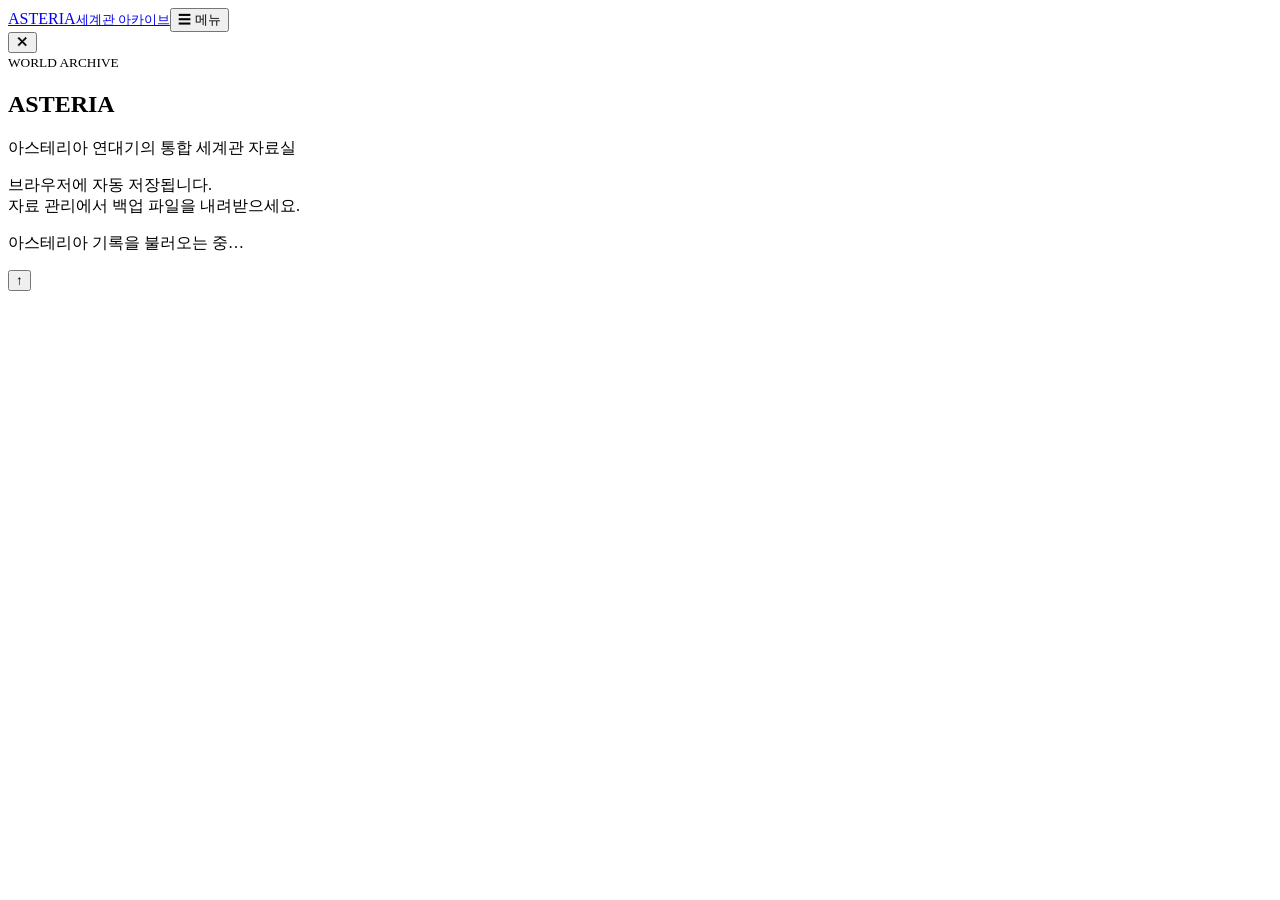
==== index.html @ 808f2844 "Add files via upload" ====
<!doctype html><html lang="ko"><head><meta name="theme-color" content="#101824"><meta name="apple-mobile-web-app-capable" content="yes"><meta name="apple-mobile-web-app-status-bar-style" content="black-translucent"><meta name="description" content="아스테리아 연대기 세계관 아카이브 · 인물·국가·신·몬스터 도감"><link rel="manifest" href="manifest.webmanifest"><link rel="icon" type="image/png" sizes="192x192" href="assets/icons/icon-192.png"><meta charset="utf-8"><meta name="viewport" content="width=device-width,initial-scale=1"><title>아스테리아 연대기 · 세계관 아카이브</title><link rel="stylesheet" href="assets/css/style.css"></head><body><div class="mobile-bar"><a class="mobile-logo" href="#home" id="mobileHome" aria-label="아스테리아 홈">ASTERIA<small>세계관 아카이브</small></a><button type="button" id="navToggle" class="nav-toggle" aria-controls="nav" aria-expanded="false">☰ 메뉴</button></div><div class="mobile-scrim" id="navScrim" hidden></div><div class="app"><aside class="sidebar"><button type="button" id="navClose" class="mobile-nav-close" aria-label="메뉴 닫기">✕</button><div class="brand"><small>WORLD ARCHIVE</small><h1>ASTERIA</h1><p>아스테리아 연대기의 통합 세계관 자료실</p></div><nav id="nav" class="nav"></nav><div class="sidebar-foot">브라우저에 자동 저장됩니다.<br>자료 관리에서 백업 파일을 내려받으세요.</div></aside><main id="main"><p class="content-loading">아스테리아 기록을 불러오는 중…</p></main></div><dialog id="editor"></dialog><input type="file" id="godImageFile" accept="image/*" style="display:none">
<input id="charImageFile" type="file" accept="image/*" hidden><input id="mapImageFile" type="file" accept="image/*" hidden><input id="restoreFile" type="file" accept="application/json,.json" hidden><div id="flash" class="flash hide"></div><button type="button" class="floating-top" id="backToTop" aria-label="맨 위로 이동" title="맨 위로">↑</button><script src="assets/js/app.js"></script><script src="assets/js/mobile.js"></script></body></html>
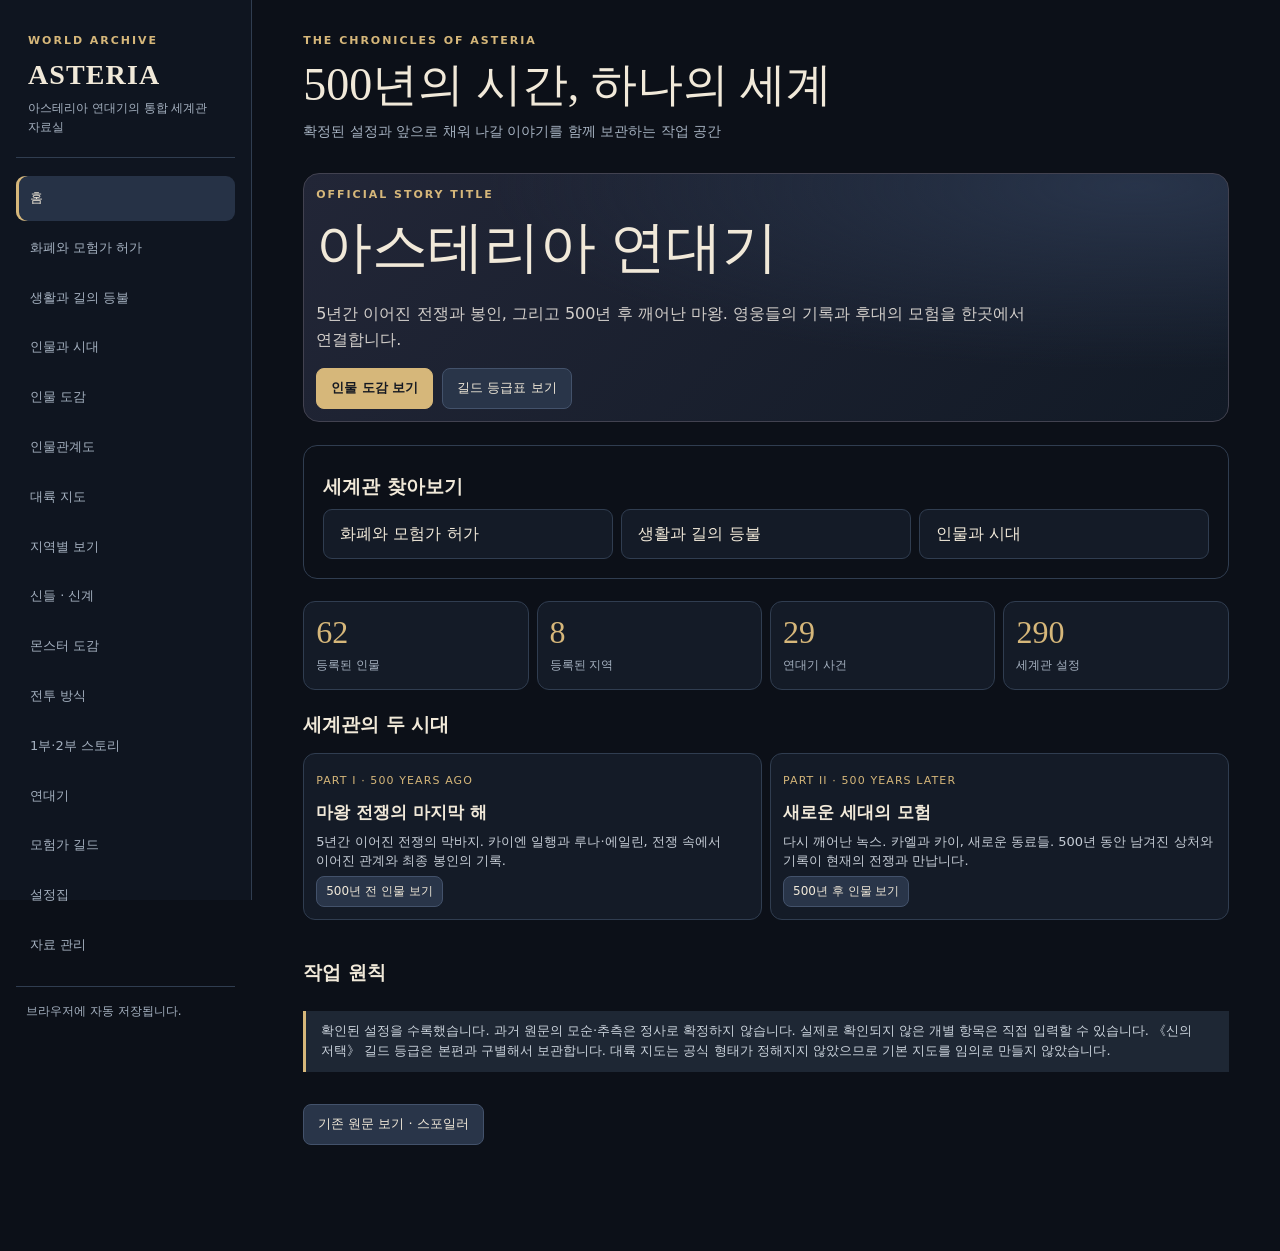
==== commit 62d5ae38: "독자용 세계관 목차, 생활 제도와 인물 설정 반영" ====
--- a/index.html
+++ b/index.html
@@ -1,2 +1,2 @@
-<!doctype html><html lang="ko"><head><meta name="theme-color" content="#101824"><meta name="apple-mobile-web-app-capable" content="yes"><meta name="apple-mobile-web-app-status-bar-style" content="black-translucent"><meta name="description" content="아스테리아 연대기 세계관 아카이브 · 인물·국가·신·몬스터 도감"><link rel="manifest" href="manifest.webmanifest"><link rel="icon" type="image/png" sizes="192x192" href="assets/icons/icon-192.png"><meta charset="utf-8"><meta name="viewport" content="width=device-width,initial-scale=1"><title>아스테리아 연대기 · 세계관 아카이브</title><link rel="stylesheet" href="assets/css/style.css"></head><body><div class="mobile-bar"><a class="mobile-logo" href="#home" id="mobileHome" aria-label="아스테리아 홈">ASTERIA<small>세계관 아카이브</small></a><button type="button" id="navToggle" class="nav-toggle" aria-controls="nav" aria-expanded="false">☰ 메뉴</button></div><div class="mobile-scrim" id="navScrim" hidden></div><div class="app"><aside class="sidebar"><button type="button" id="navClose" class="mobile-nav-close" aria-label="메뉴 닫기">✕</button><div class="brand"><small>WORLD ARCHIVE</small><h1>ASTERIA</h1><p>아스테리아 연대기의 통합 세계관 자료실</p></div><nav id="nav" class="nav"></nav><div class="sidebar-foot">브라우저에 자동 저장됩니다.<br>자료 관리에서 백업 파일을 내려받으세요.</div></aside><main id="main"><p class="content-loading">아스테리아 기록을 불러오는 중…</p></main></div><dialog id="editor"></dialog><input type="file" id="godImageFile" accept="image/*" style="display:none">
-<input id="charImageFile" type="file" accept="image/*" hidden><input id="mapImageFile" type="file" accept="image/*" hidden><input id="restoreFile" type="file" accept="application/json,.json" hidden><div id="flash" class="flash hide"></div><button type="button" class="floating-top" id="backToTop" aria-label="맨 위로 이동" title="맨 위로">↑</button><script src="assets/js/app.js"></script><script src="assets/js/mobile.js"></script></body></html>
+<!doctype html><html lang="ko"><head><meta name="theme-color" content="#101824"><meta name="apple-mobile-web-app-capable" content="yes"><meta name="apple-mobile-web-app-status-bar-style" content="black-translucent"><meta name="description" content="아스테리아 연대기 세계관 아카이브 · 인물·국가·신·몬스터 도감"><link rel="manifest" href="manifest.webmanifest"><link rel="icon" type="image/png" sizes="192x192" href="assets/icons/icon-192.png"><meta charset="utf-8"><meta name="viewport" content="width=device-width,initial-scale=1"><title>아스테리아 연대기 · 세계관 아카이브</title><link rel="stylesheet" href="assets/css/style.css"><link rel="stylesheet" href="assets/css/chronicle-guide.css"></head><body><div class="mobile-bar"><a class="mobile-logo" href="#home" id="mobileHome" aria-label="아스테리아 홈">ASTERIA<small>세계관 아카이브</small></a><button type="button" id="navToggle" class="nav-toggle" aria-controls="nav" aria-expanded="false">☰ 메뉴</button></div><div class="mobile-scrim" id="navScrim" hidden></div><div class="app"><aside class="sidebar"><button type="button" id="navClose" class="mobile-nav-close" aria-label="메뉴 닫기">✕</button><div class="brand"><small>WORLD ARCHIVE</small><h1>ASTERIA</h1><p>아스테리아 연대기의 통합 세계관 자료실</p></div><nav id="nav" class="nav"></nav><div class="sidebar-foot">브라우저에 자동 저장됩니다.<br>자료 관리에서 백업 파일을 내려받으세요.</div></aside><main id="main"><p class="content-loading">아스테리아 기록을 불러오는 중…</p></main></div><dialog id="editor"></dialog><input type="file" id="godImageFile" accept="image/*" style="display:none">
+<input id="charImageFile" type="file" accept="image/*" hidden><input id="mapImageFile" type="file" accept="image/*" hidden><input id="restoreFile" type="file" accept="application/json,.json" hidden><div id="flash" class="flash hide"></div><button type="button" class="floating-top" id="backToTop" aria-label="맨 위로 이동" title="맨 위로">↑</button><script src="assets/js/app.js"></script><script src="assets/js/chronicle-guide.js"></script><script src="assets/js/mobile.js"></script></body></html>
--- a/assets/css/style.css
+++ b/assets/css/style.css
@@ -0,0 +1,152 @@
+
+:root{--bg:#0c1018;--panel:#141b27;--panel2:#192333;--line:#303d50;--ink:#f1e9d9;--muted:#a5b1c0;--gold:#d6b77a;--blue:#8eafd9;--danger:#eab0aa}*{box-sizing:border-box}body{margin:0;background:var(--bg);color:var(--ink);font-family:Inter,Pretendard,'Noto Sans KR',system-ui,sans-serif;line-height:1.6}button,input,textarea,select{font:inherit}button{cursor:pointer}button:focus-visible,input:focus-visible,textarea:focus-visible,select:focus-visible{outline:2px solid var(--gold);outline-offset:2px}.app{display:grid;grid-template-columns:252px minmax(0,1fr);min-height:100vh}.sidebar{position:sticky;top:0;height:100vh;border-right:1px solid var(--line);background:#0f1520;padding:28px 16px;display:flex;flex-direction:column;gap:18px}.brand{padding:10px 12px 20px;border-bottom:1px solid var(--line)}.brand small,.eyebrow{display:block;color:var(--gold);letter-spacing:.18em;font-size:11px;font-weight:700}.brand h1{font:700 28px/1.25 Georgia,serif;letter-spacing:.04em;margin:8px 0}.brand p{color:var(--muted);font-size:12px;margin:0}.nav{display:grid;gap:5px}.nav button{border:0;border-radius:9px;background:transparent;color:var(--muted);text-align:left;padding:12px 14px}.nav button:hover,.nav button.active{color:var(--ink);background:#263246}.nav button.active{box-shadow:inset 3px 0 var(--gold)}.sidebar-foot{margin-top:auto;color:var(--muted);font-size:12px;padding:15px 10px;border-top:1px solid var(--line)}main{padding:38px clamp(20px,4vw,66px) 90px;min-width:0;max-width:1700px;width:100%;margin:auto}.top{display:flex;justify-content:space-between;align-items:flex-start;gap:20px;margin-bottom:30px}.top h2{font:500 clamp(30px,4vw,46px)/1.23 Georgia,'Noto Serif KR',serif;margin:8px 0 8px}.top p{color:var(--muted);margin:0;font-size:14px}.actions,.tools{display:flex;flex-wrap:wrap;align-items:center;gap:9px}.btn{background:#293549;border:1px solid #43526b;color:var(--ink);border-radius:8px;padding:9px 14px;font-size:13px}.btn:hover{border-color:var(--gold)}.btn.primary{background:var(--gold);border-color:var(--gold);color:#151922;font-weight:750}.btn.danger{color:var(--danger);border-color:#83575a}.btn.small{padding:5px 9px;font-size:12px}.hero{padding:clamp(25px,4vw,55px);border:1px solid #424250;border-radius:16px;background:radial-gradient(ellipse at 90% 5%,#28344a,transparent 55%),linear-gradient(135deg,#222637,#121a26);margin-bottom:24px}.hero h3{font:500 clamp(30px,4.5vw,56px)/1.34 Georgia,'Noto Serif KR',serif;max-width:820px;margin:15px 0}.hero p{color:#d3cfcb;max-width:760px}.stats,.cards{display:grid;grid-template-columns:repeat(4,minmax(0,1fr));gap:14px}.stat,.panel,.char-card,.list-card{background:var(--panel);border:1px solid var(--line);border-radius:12px}.stat{padding:20px}.stat strong{display:block;color:var(--gold);font:500 32px Georgia,serif}.stat span{font-size:12px;color:var(--muted)}.section-head{display:flex;gap:12px;justify-content:space-between;align-items:center;margin:34px 0 15px}.section-head h3{font-size:19px;margin:0;font-weight:650}.section-head p{font-size:12px;color:var(--muted);margin:0}.panel{padding:22px;margin-bottom:18px}.two{display:grid;grid-template-columns:1fr 1fr;gap:16px}.three{display:grid;grid-template-columns:repeat(3,minmax(0,1fr));gap:16px}.minor{color:var(--muted);font-size:13px}.kicker{color:var(--gold);letter-spacing:.1em;font-size:11px}.panel h4,.list-card h4{margin:5px 0 9px;font-size:17px}.panel p,.list-card p{margin:5px 0;color:#c6cdd6;font-size:13px;white-space:pre-wrap}.list-card{padding:18px}.list-card .meta{color:var(--blue);font-size:12px}.search{width:min(450px,100%);background:#111923;border:1px solid var(--line);color:var(--ink);border-radius:9px;padding:11px 14px}.filter{background:#111923;color:var(--ink);border:1px solid var(--line);padding:10px;border-radius:9px}.character-grid{display:grid;grid-template-columns:repeat(auto-fill,minmax(225px,1fr));gap:16px}.char-card{overflow:hidden;cursor:pointer;transition:transform .18s,border-color .18s}.char-card:hover{transform:translateY(-3px);border-color:var(--gold)}.portrait{height:240px;background:linear-gradient(145deg,#293952,#101620);display:grid;place-items:center;overflow:hidden;color:#8e9eb1;font:400 55px Georgia,serif}.portrait img{width:100%;height:100%;object-fit:cover}.char-body{padding:16px}.char-body h4{margin:7px 0;font-size:17px}.char-body p{margin:4px 0;color:var(--muted);font-size:12px}.chips{display:flex;gap:6px;flex-wrap:wrap}.chip{display:inline-flex;border:1px solid #4b5870;border-radius:5px;color:#cbd7e7;padding:2px 7px;font-size:11px}.chip.gold{border-color:#73654f;color:var(--gold)}.map-stage{position:relative;min-height:420px;border:1px dashed #59677b;border-radius:12px;overflow:hidden;background:radial-gradient(#203044 1px,transparent 1px) 0 0/25px 25px,#111b28;display:flex;justify-content:center;align-items:center}.map-stage img.map-image{width:100%;display:block;height:auto;max-height:760px;object-fit:contain}.map-stage.empty{min-height:490px}.map-hint{text-align:center;color:var(--muted);padding:30px;pointer-events:none}.map-hint strong{display:block;color:var(--ink);font-size:20px}.pin{position:absolute;transform:translate(-50%,-100%);border:1px solid #eee0c1;background:#d5b77a;color:#15202d;border-radius:20px 20px 20px 3px;padding:6px 10px;font-weight:700;font-size:12px;white-space:nowrap;max-width:190px;overflow:hidden;text-overflow:ellipsis;z-index:2}.pin:hover{background:#fff0c5}.map-stage.add-pin{cursor:crosshair}.map-wrap{position:relative}.map-caption{font-size:12px;color:var(--muted);margin:9px 0}.table-scroll{overflow:auto}.ranks{border-collapse:collapse;width:100%;min-width:620px}.ranks th,.ranks td{padding:12px 14px;border-bottom:1px solid var(--line);text-align:left;font-size:13px}.ranks th{color:var(--gold);font-size:12px;background:#1c2738}.ranks tr:hover td{background:#1b2737}.rank{font-weight:750;color:var(--gold);font-family:Georgia,serif}.hint{border-left:3px solid var(--gold);padding:10px 15px;background:#1e2734;color:#cbd3dc;font-size:13px;margin:16px 0}.detail-hero{display:grid;grid-template-columns:270px minmax(0,1fr);gap:24px}.detail-hero .portrait{height:360px;border-radius:10px}.field{display:grid;grid-template-columns:110px 1fr;gap:10px;border-bottom:1px solid var(--line);padding:9px 0;font-size:13px}.field b{color:var(--muted);font-weight:500}.field span{white-space:pre-wrap}.text-areas{display:grid;grid-template-columns:repeat(2,minmax(0,1fr));gap:14px;margin-top:18px}.text-areas .panel{margin:0}dialog{width:min(740px,calc(100vw - 24px));max-height:90vh;overflow:auto;border:1px solid #596781;border-radius:14px;background:#151d2a;color:var(--ink);padding:25px}dialog::backdrop{background:#000b;backdrop-filter:blur(3px)}dialog h3{font-size:22px;margin:0 0 16px}form .form-grid{display:grid;grid-template-columns:1fr 1fr;gap:13px}.form-field{display:flex;flex-direction:column;gap:6px;font-size:12px;color:#c6d0df}.form-field.wide{grid-column:1/-1}.form-field input,.form-field textarea,.form-field select{width:100%;border:1px solid #47556b;background:#0f1621;color:var(--ink);padding:10px;border-radius:8px}.form-field textarea{resize:vertical;min-height:90px}.dialog-actions{display:flex;justify-content:flex-end;gap:8px;margin-top:20px}.file-label{display:inline-flex;align-items:center;gap:8px}.file-label input{display:none}.empty-state{padding:55px 20px;border:1px dashed var(--line);color:var(--muted);text-align:center;border-radius:12px}.flash{position:fixed;bottom:20px;right:20px;background:#35475d;border:1px solid #b8c5d7;color:white;padding:12px 18px;border-radius:8px;z-index:100;max-width:370px;box-shadow:0 8px 30px #0008}.hide{display:none!important}@media(max-width:1050px){.app{grid-template-columns:1fr}.sidebar{position:static;height:auto;padding:12px 18px}.brand{padding:5px 0 12px}.brand h1{font-size:21px}.nav{display:flex;overflow:auto}.nav button{white-space:nowrap;padding:9px 12px}.sidebar-foot{display:none}main{padding:26px 18px 70px}.stats{grid-template-columns:repeat(2,1fr)}}@media(max-width:700px){.top{display:block}.top .actions{margin-top:16px}.two,.three,.text-areas,.detail-hero{grid-template-columns:1fr}.detail-hero .portrait{height:300px}.stats{gap:8px}.stat{padding:13px}.character-grid{grid-template-columns:repeat(2,minmax(0,1fr));gap:9px}.portrait{height:175px}.char-body{padding:10px}.char-body h4{font-size:14px}form .form-grid{grid-template-columns:1fr}.map-stage.empty{min-height:330px}}
+.concept-tag{display:none!important;font-size:10px;color:#69727f;display:block;padding:3px 0 6px}.detail-hero .concept-tag{grid-column:2}.char-card .concept-tag{font-size:9px}.portrait img{width:100%;height:100%;object-fit:cover}.map-caption strong{color:#9c6130}.family-note{font-size:12px;color:#657079}.country-label{font-size:12px;color:var(--gold)!important;margin-top:4px!important} .char-card .portrait img{display:block}.list-card p{white-space:pre-wrap}.panel h3{margin:4px 0 12px;font-size:21px}.nav button{font-size:13px} .char-card .char-body p{white-space:pre-wrap}
+/* Illustrated continent map labels */
+#mapStage .atlas-map-label{position:absolute;transform:translate(-50%,-50%);z-index:2;pointer-events:none;display:flex;flex-direction:column;align-items:center;min-width:105px;max-width:190px;padding:7px 11px;border:1px solid rgba(245,216,150,.85);border-radius:8px;background:rgba(12,28,38,.84);box-shadow:0 4px 16px rgba(0,0,0,.45);color:#fff5d7;text-align:center;backdrop-filter:blur(3px)}
+#mapStage .atlas-map-label strong{font-size:clamp(10px,1.25vw,17px);font-weight:800;letter-spacing:-.03em;line-height:1.25}
+#mapStage .atlas-map-label small{font-size:clamp(8px,.85vw,11px);opacity:.82;line-height:1.3;margin-top:3px}
+@media(max-width:700px){#mapStage .atlas-map-label{min-width:55px;max-width:80px;padding:3px 4px;border-radius:4px}#mapStage .atlas-map-label strong{font-size:8px}#mapStage .atlas-map-label small{display:none}}
+.atlas-neighbor-line{position:absolute;inset:0;width:100%;height:100%;z-index:1;pointer-events:none}.atlas-map-label{z-index:3!important}
+.city-atlas{margin-top:13px;padding:13px;border:1px solid rgba(200,190,160,.22);border-radius:10px;background:rgba(0,0,0,.12)}.city-grid{display:grid;grid-template-columns:repeat(auto-fit,minmax(190px,1fr));gap:9px;margin-top:10px}.city-tile{padding:12px;border:1px solid rgba(200,190,160,.18);border-radius:8px;background:rgba(255,255,255,.025)}.city-tile strong{display:block;font-size:15px}.city-tile small{display:block;margin:4px 0 8px;color:var(--gold)}.city-tile p{margin:0;font-size:12px;line-height:1.6}.atlas-city-list{display:grid;grid-template-columns:repeat(auto-fit,minmax(310px,1fr));gap:12px}.atlas-city-list .panel{margin:0}.atlas-city-list .city-grid{grid-template-columns:repeat(auto-fit,minmax(160px,1fr))}
+.atlas-map-link{pointer-events:auto!important;appearance:none;cursor:pointer;font:inherit;color:inherit;border:1px solid rgba(247,220,162,.7);background:rgba(18,26,28,.88);padding:7px 10px;z-index:5;max-width:150px;text-align:center;transition:transform .15s,background .15s}.atlas-map-link:hover,.atlas-map-link:focus-visible{transform:translate(-50%,-50%) scale(1.08);background:#283b3b;outline:2px solid #e9c88a}.atlas-map-link strong{display:block}.atlas-map-link small{display:block;font-size:10px}.atlas-city-list .panel button{margin-top:10px}@media(max-width:650px){.atlas-map-link{padding:4px 5px;max-width:100px;font-size:10px}.atlas-map-link small{display:none}}
+
+/* 카르반 도시별 상세 현황 — 기존 국가별 카드 그리드 유지 */
+.city-provenance{font-size:12px;line-height:1.7;opacity:.82;margin:9px 0 2px}
+.city-facts{display:grid;gap:8px;margin-top:12px;padding-top:10px;border-top:1px solid rgba(200,190,160,.18)}
+.city-fact{display:flex;flex-direction:column;gap:3px;font-size:12px;line-height:1.65}
+.city-fact b{color:var(--gold);font-size:11px;font-weight:650}
+.city-fact span{overflow-wrap:anywhere}
+
+/* 리엔느는 독립 엘프 마을의 옛터이며 국가가 아니다. */
+#mapStage .atlas-ruin-label{border:1px dashed rgba(172,213,159,.9);background:rgba(11,35,22,.86);color:#c9e3c2;min-width:98px;max-width:146px;z-index:6!important}
+#mapStage .atlas-ruin-label strong{font-size:clamp(10px,1.1vw,14px)}
+.independent-ruins{border-color:rgba(149,190,148,.45)!important}
+.independent-ruins h3{color:#c9e3c2}
+.city-facts{display:grid;gap:8px;margin-top:12px;padding-top:10px;border-top:1px solid rgba(200,190,160,.18)}
+.city-fact{display:flex;flex-direction:column;gap:3px;font-size:12px;line-height:1.65}
+.city-fact b{color:var(--gold);font-size:11px;font-weight:650}
+.city-fact span{overflow-wrap:anywhere}
+
+
+
+.rel-toolbar{display:flex;flex-wrap:wrap;gap:10px;align-items:center;margin:14px 0}.rel-toolbar select,.rel-toolbar input{background:#192333;color:#f1e9d9;border:1px solid #44536a;border-radius:8px;padding:9px;max-width:260px}.rel-canvas{position:relative;min-height:530px;overflow:auto;border:1px solid #34445c;border-radius:14px;background:radial-gradient(circle at 50% 30%,#1b2c43,#0c1422 75%);margin:14px 0}.rel-board{position:relative;min-width:800px;min-height:530px}.rel-lines{position:absolute;inset:0;width:100%;height:100%;pointer-events:none}.rel-node{position:absolute;width:146px;min-height:78px;transform:translate(-50%,-50%);padding:9px 7px;text-align:center;background:#172538;border:1px solid #b69a67;border-radius:12px;box-shadow:0 6px 20px #0008;cursor:pointer;color:#f4e9d4}.rel-node img{width:38px;height:38px;object-fit:cover;border-radius:50%;display:block;margin:0 auto 4px}.rel-node strong{display:block;font-size:12px;line-height:1.3}.rel-node small{display:block;color:#aabbd0;font-size:10px}.rel-node:hover{border-color:#ffe0a3;background:#263b57}.rel-records{display:grid;grid-template-columns:repeat(auto-fit,minmax(260px,1fr));gap:10px}.rel-record{border:1px solid #34445c;border-radius:10px;padding:12px;background:#151f2f}.rel-record p{margin:5px 0;color:#b6c4d5;font-size:13px}.rel-record button{margin:4px 5px 0 0}.rel-empty{padding:30px;text-align:center;color:#aabbd0}.rel-legend{color:#c5b99f;font-size:12px;margin-top:8px}
+
+
+
+:root{--archive-density:1} .main,.content,main{max-width:none!important} .panel,.card,.stat,.hero{padding:12px!important} .grid,.cards,.stats,.two{gap:8px!important} .panel p,.card p{line-height:1.46!important;margin:5px 0!important} h1,h2,h3,h4{margin-top:7px!important;margin-bottom:7px!important} .section-title,.section-head{margin:12px 0 7px!important} .hero{margin-bottom:10px!important} .stats{margin:10px 0!important} .sidebar{padding-top:10px!important} .app{gap:0!important} button{min-height:30px} @media(max-width:720px){.panel,.card{padding:10px!important}}
+
+
+.monster-tools{display:flex;gap:8px;align-items:center;flex-wrap:wrap;margin:8px 0 12px}.monster-tools input{min-width:220px;flex:1;background:#192333;color:#f1e9d9;border:1px solid #475569;border-radius:8px;padding:9px}.monster-tools select{background:#192333;color:#f1e9d9;border:1px solid #475569;border-radius:8px;padding:9px}.monster-grid{display:grid;grid-template-columns:repeat(auto-fill,minmax(250px,1fr));gap:9px}.monster-card{background:#141b27;border:1px solid #344155;border-radius:10px;padding:13px}.monster-card h3{font-size:17px;margin:5px 0 8px;color:#f1e9d9}.monster-card p{font-size:12px;margin:5px 0;line-height:1.5}.monster-card b{color:#d6b77a}.monster-heading{display:flex;justify-content:space-between;gap:8px}.monster-no{color:#a5b1c0;font-size:11px}.monster-grade{color:#f4db9e;background:#273448;padding:2px 8px;border-radius:5px;font-size:11px}.culture-box{padding:10px 12px;margin:8px 0;background:#192333;border-left:3px solid #d6b77a;border-radius:6px}.culture-box p{margin:5px 0;font-size:13px}.culture-box b{color:#d6b77a}.map-image{object-fit:contain!important}
+
+.monster-grid{grid-template-columns:repeat(auto-fill,minmax(290px,1fr))!important;gap:9px!important}.monster-detail-card{padding:14px!important}.monster-detail-card h3{margin:5px 0 8px!important}.monster-detail-card p{margin:5px 0!important}.monster-facts{display:grid;grid-template-columns:1fr 1fr;gap:4px 9px;margin-top:9px}.monster-facts span{font-size:12px;line-height:1.5;color:var(--muted);border-top:1px solid var(--line);padding-top:4px;overflow-wrap:anywhere}.monster-facts span b{color:var(--gold);display:block;font-size:11px}.monster-facts span:nth-last-child(-n+2){grid-column:span 2}@media(max-width:650px){.monster-facts{grid-template-columns:1fr}.monster-facts span:nth-last-child(-n+2){grid-column:auto}}
+
+
+:root{--bestiary-ink:#f4ebd7;--bestiary-gold:#d7b678}
+.monster-grid{grid-template-columns:repeat(auto-fill,minmax(285px,1fr));gap:15px!important}
+.monster-detail-card{padding:0!important;overflow:hidden;border-radius:15px!important;background:linear-gradient(145deg,#19242b,#111b23)!important;border:1px solid #47514f!important;box-shadow:0 12px 26px #0004;transition:transform .2s,box-shadow .2s}
+.monster-detail-card:hover{transform:translateY(-3px);box-shadow:0 18px 34px #0007}
+.monster-detail-card>.monster-heading,.monster-detail-card>h3,.monster-detail-card>.monster-hab,.monster-detail-card>p,.monster-detail-card>.monster-facts{margin-left:15px!important;margin-right:15px!important}
+.monster-detail-card>.monster-facts{margin-bottom:16px!important}
+.monster-art{position:relative;width:100%;aspect-ratio:1.5;overflow:hidden;background:#26333b}
+.monster-art img{display:block;width:100%;height:100%;object-fit:cover}
+.monster-art-note{position:absolute;bottom:8px;right:8px;padding:4px 8px;background:#0b1722c9;color:#e9ddc5;font-size:10px;border-radius:5px}
+.monster-detail-card h3{font-size:19px!important;color:var(--bestiary-ink);margin-top:9px!important}
+.monster-facts{display:grid!important;grid-template-columns:1fr 1fr;gap:7px!important}
+.monster-facts>span{background:#ffffff09;border:1px solid #ffffff14;border-radius:7px;padding:8px;line-height:1.55}
+.monster-facts b{display:block;color:var(--bestiary-gold);font-size:11px;margin-bottom:4px}
+@media(max-width:640px){.monster-grid{grid-template-columns:1fr}.monster-facts{grid-template-columns:1fr 1fr}}
+
+
+/* ===== ASTERIA Mobile Edition · GitHub Pages ===== */
+html{scroll-behavior:smooth;-webkit-text-size-adjust:100%}
+body{overflow-x:hidden;word-break:keep-all;overflow-wrap:break-word}
+img,svg,video{max-width:100%}
+button,input,select,textarea{-webkit-tap-highlight-color:transparent}
+button, .btn, .nav button{touch-action:manipulation}
+.mobile-bar,.mobile-nav-close,.mobile-scrim,.floating-top{display:none}
+.content-loading{padding:12px 18px;color:var(--muted)}
+.panel p,.list-card p,.field span,.monster-card p{overflow-wrap:anywhere}
+.char-card,.list-card,.panel,.stat{min-width:0}
+.char-card:focus-visible{outline:2px solid var(--gold);outline-offset:3px}
+.monster-art img{object-position:center}
+.monster-detail-card img{background:#202b35}
+@media(min-width:981px){
+  .sidebar{padding-top:22px!important}
+  main{padding-top:32px}
+}
+@media(max-width:980px){
+ :root{--mobile-header:58px}
+ .app{display:block;min-height:100dvh}
+ .mobile-bar{display:flex;position:sticky;top:0;z-index:900;align-items:center;justify-content:space-between;gap:12px;height:calc(var(--mobile-header) + env(safe-area-inset-top));padding:env(safe-area-inset-top) 14px 0;background:#101824eb;border-bottom:1px solid #43516b;backdrop-filter:blur(12px);-webkit-backdrop-filter:blur(12px)}
+ .mobile-logo{font:700 19px/1 Georgia,'Noto Serif KR',serif;letter-spacing:.08em;color:var(--gold);text-decoration:none}
+ .mobile-logo small{display:block;font:500 10px/1.5 system-ui,sans-serif;letter-spacing:.08em;color:#bcc9d6}
+ .nav-toggle,.mobile-nav-close{display:inline-flex;align-items:center;justify-content:center;gap:8px;min-height:44px;border:1px solid #5b6c82;border-radius:10px;color:var(--ink);background:#243246;padding:8px 12px;font-size:14px}
+ .nav-toggle:active,.mobile-nav-close:active{background:#34465f}
+ .sidebar{position:fixed!important;inset:0 0 0 auto;z-index:1100;width:min(86vw,342px);height:100dvh!important;transform:translateX(110%);transition:transform .24s ease;overflow-y:auto;overscroll-behavior:contain;box-shadow:-20px 0 45px #0007;padding:20px 18px max(24px,env(safe-area-inset-bottom))!important;background:#121d2b}
+ .sidebar.open{transform:translateX(0)}
+ .mobile-scrim:not([hidden]){display:block;position:fixed;inset:0;background:#000a;z-index:1000}
+ .mobile-nav-close{align-self:flex-end;width:44px;margin-left:auto}
+ .sidebar .brand{padding:0 6px 15px}
+ .sidebar .brand h1{font-size:27px}
+ .sidebar .nav{display:flex;flex-direction:column;align-items:stretch;gap:5px;overflow:visible;padding:4px 0 25px}
+ .sidebar .nav button{font-size:15px;min-height:44px;white-space:normal;text-align:left;padding:11px 14px;border-radius:10px}
+ .sidebar .sidebar-foot{display:block}
+ body.menu-open{overflow:hidden}
+ main{padding:20px 16px calc(96px + env(safe-area-inset-bottom))!important;max-width:850px}
+ .top{display:flex;flex-direction:column;gap:10px;margin-bottom:18px}
+ .top h2{font-size:clamp(26px,6vw,35px);line-height:1.32}
+ .top p{font-size:13px;line-height:1.7}
+ .top .actions{display:flex;flex-wrap:wrap;gap:8px;margin-top:4px;width:100%}
+ .top .actions .btn{flex:0 1 auto}
+ .section-head{margin:18px 0 10px}
+ .section-head h3{font-size:18px}
+ .panel,.list-card{padding:16px!important}
+ .panel p,.list-card p{font-size:14px;line-height:1.7!important}
+ .two,.three,.text-areas{grid-template-columns:1fr;gap:12px!important}
+ .stats{grid-template-columns:repeat(2,minmax(0,1fr));gap:9px!important}
+ .stat{padding:14px!important}
+ .stat strong{font-size:26px}
+ .hero{padding:22px 18px!important}
+ .hero h3{font-size:clamp(25px,6vw,38px)}
+ .hero p{font-size:14px;line-height:1.8}
+ .tools{display:flex;align-items:stretch;flex-wrap:wrap;gap:9px}
+ .search,.tools input{width:100%;max-width:none;min-width:0}
+ .filter,.tools select{min-height:44px;max-width:100%}
+ .btn{min-height:44px;padding:10px 14px;font-size:13px}
+ .btn.small{min-height:40px;padding:9px 12px}
+ .character-grid{grid-template-columns:repeat(2,minmax(0,1fr));gap:10px}
+ .char-card .portrait{height:clamp(146px,42vw,220px)}
+ .char-card .char-body{padding:12px}
+ .char-card .char-body h4{font-size:15px;line-height:1.4}
+ .char-card .char-body p{font-size:12px}
+ .detail-hero{grid-template-columns:1fr;gap:13px}
+ .detail-hero .portrait{height:min(88vw,380px);min-height:240px}
+ .detail-hero .panel{padding:17px!important}
+ .field{grid-template-columns:minmax(86px,28%) minmax(0,1fr);gap:12px;padding:10px 0;font-size:14px}
+ .field b{font-size:12px}
+ .map-wrap{overflow-x:auto;max-width:100%;-webkit-overflow-scrolling:touch;border-radius:12px}
+ .map-stage{min-width:680px;min-height:390px}
+ .map-caption{font-size:13px;line-height:1.7}
+ .rel-canvas{max-width:100%;-webkit-overflow-scrolling:touch}
+ .monster-grid{grid-template-columns:1fr!important;gap:14px!important}
+ .monster-detail-card h3{font-size:19px!important}
+ .monster-facts{grid-template-columns:repeat(2,minmax(0,1fr))}
+ dialog{width:calc(100vw - 16px);max-height:calc(100dvh - 28px);padding:18px;border-radius:16px}
+ dialog h3{font-size:20px}
+ form .form-grid{grid-template-columns:1fr}
+ .form-field input,.form-field textarea,.form-field select{font-size:16px;min-height:44px}
+ .dialog-actions{position:sticky;bottom:-18px;padding:12px 0 max(8px,env(safe-area-inset-bottom));background:#151d2a;z-index:1}
+ .dialog-actions .btn{flex:1}
+ .flash{left:12px;right:12px;bottom:calc(16px + env(safe-area-inset-bottom));max-width:none;font-size:14px}
+ .floating-top{display:inline-flex;position:fixed;right:16px;bottom:calc(18px + env(safe-area-inset-bottom));width:46px;height:46px;align-items:center;justify-content:center;z-index:850;background:#29384d;color:#f5e9d2;border:1px solid #6d7591;border-radius:50%;box-shadow:0 8px 25px #0008;font-size:21px;opacity:0;pointer-events:none;transition:opacity .15s}
+ .floating-top.visible{opacity:1;pointer-events:auto}
+}
+@media(max-width:370px){
+ main{padding-left:12px!important;padding-right:12px!important}
+ .character-grid{gap:8px}
+ .char-card .portrait{height:142px}
+ .char-body{padding:9px!important}
+ .monster-facts{grid-template-columns:1fr}
+ .top h2{font-size:25px}
+}
+@media(prefers-reduced-motion:reduce){*,*:before,*:after{scroll-behavior:auto!important;transition-duration:.01ms!important;animation-duration:.01ms!important}}
--- a/assets/css/chronicle-guide.css
+++ b/assets/css/chronicle-guide.css
@@ -0,0 +1,11 @@
+.guide-index{margin:1.4rem 0;padding:1.2rem;border:1px solid var(--line,#566273);border-radius:14px}
+.guide-index h3,.guide-reading h3{margin:0 0 .8rem}
+.guide-index>div{display:grid;grid-template-columns:repeat(auto-fit,minmax(min(100%,12rem),1fr));gap:.55rem}
+.guide-link{font:inherit;color:inherit;background:transparent;border:1px solid var(--line,#687789);border-radius:9px;padding:.7em 1em;min-height:44px;text-align:left;cursor:pointer}
+.guide-link:hover,.guide-link:focus-visible{border-color:currentColor}
+.guide-reading{margin:.85rem 0;max-width:78ch;line-height:1.8;word-break:keep-all;overflow-wrap:anywhere}
+#main .guide-reading p{margin:.4rem 0!important;line-height:1.85!important}
+#main .guide-reading{padding:clamp(1rem,2.5vw,1.65rem)!important}
+.guide-index>div button{text-align:start;background:var(--panel);color:var(--ink)}
+.guide-footer{margin:2rem 0 1rem}
+#main .text-areas .panel p,#main .list-card p{line-height:1.8;overflow-wrap:anywhere}
